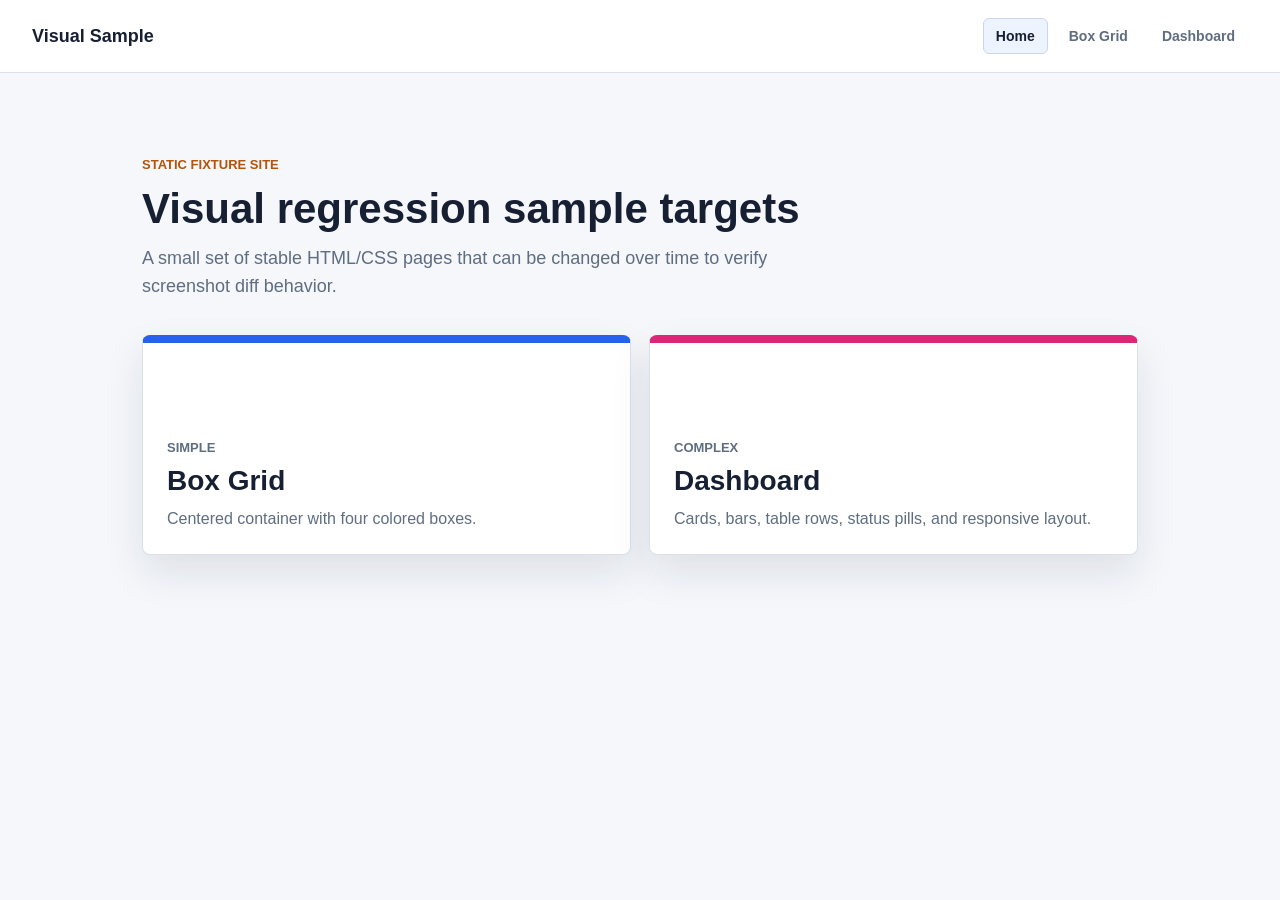
==== index.html @ b3e4f87d "Create visual regression sample site" ====
<!doctype html>
<html lang="en">
  <head>
    <meta charset="utf-8">
    <meta name="viewport" content="width=device-width, initial-scale=1">
    <title>Visual Regression Sample Targets</title>
    <link rel="stylesheet" href="styles.css">
  </head>
  <body>
    <header class="site-header">
      <a class="brand-link" href="index.html">Visual Sample</a>
      <nav class="site-nav" aria-label="Primary navigation">
        <a class="active" href="index.html">Home</a>
        <a href="pages/box-grid.html">Box Grid</a>
        <a href="pages/dashboard.html">Dashboard</a>
      </nav>
    </header>

    <main class="home-page">
      <section class="intro-band" aria-labelledby="page-title">
        <p class="eyebrow">Static fixture site</p>
        <h1 id="page-title">Visual regression sample targets</h1>
        <p class="lead">
          A small set of stable HTML/CSS pages that can be changed over time to verify screenshot diff behavior.
        </p>
      </section>

      <section class="route-grid" aria-label="Available sample pages">
        <a class="route-card route-card-simple" href="pages/box-grid.html">
          <span class="route-kicker">Simple</span>
          <strong>Box Grid</strong>
          <span>Centered container with four colored boxes.</span>
        </a>

        <a class="route-card route-card-complex" href="pages/dashboard.html">
          <span class="route-kicker">Complex</span>
          <strong>Dashboard</strong>
          <span>Cards, bars, table rows, status pills, and responsive layout.</span>
        </a>
      </section>
    </main>
  </body>
</html>
---- styles.css ----
:root {
  color-scheme: light;
  --page-bg: #f5f7fb;
  --text: #172033;
  --muted: #5f6d80;
  --line: #d9e0ea;
  --outer-bg: #ffffff;
  --outer-border: #26364d;
  --red: #ef4444;
  --blue: #2563eb;
  --green: #16a34a;
  --yellow: #facc15;
}

* {
  box-sizing: border-box;
}

html,
body {
  min-height: 100%;
  margin: 0;
}

body {
  font-family: Arial, Helvetica, sans-serif;
  color: var(--text);
  background: var(--page-bg);
}

.site-header {
  min-height: 72px;
  display: flex;
  align-items: center;
  justify-content: space-between;
  gap: 24px;
  padding: 18px 32px;
  background: #ffffff;
  border-bottom: 1px solid var(--line);
}

.brand-link,
.site-nav a,
.route-card {
  color: inherit;
  text-decoration: none;
}

.brand-link {
  font-size: 18px;
  font-weight: 800;
}

.site-nav {
  display: flex;
  flex-wrap: wrap;
  gap: 8px;
}

.site-nav a {
  min-height: 36px;
  display: inline-flex;
  align-items: center;
  padding: 8px 12px;
  border: 1px solid transparent;
  border-radius: 6px;
  color: var(--muted);
  font-size: 14px;
  font-weight: 700;
}

.site-nav a:hover,
.site-nav a.active {
  color: var(--text);
  background: #eef4ff;
  border-color: #cad7eb;
}

.home-page {
  width: min(1060px, 100%);
  margin: 0 auto;
  padding: 56px 32px;
}

.intro-band {
  display: grid;
  gap: 14px;
  padding: 28px 0 34px;
}

.eyebrow {
  margin: 0;
  color: #b45309;
  font-size: 13px;
  font-weight: 800;
  letter-spacing: 0;
  text-transform: uppercase;
}

.intro-band h1,
.dashboard-title h1 {
  margin: 0;
  font-size: 42px;
  line-height: 1.08;
}

.lead {
  max-width: 670px;
  margin: 0;
  color: var(--muted);
  font-size: 18px;
  line-height: 1.55;
}

.route-grid {
  display: grid;
  grid-template-columns: repeat(2, minmax(0, 1fr));
  gap: 18px;
}

.route-card {
  min-height: 220px;
  display: grid;
  align-content: end;
  gap: 10px;
  padding: 24px;
  border: 1px solid var(--line);
  border-radius: 8px;
  background: #ffffff;
  box-shadow: 0 18px 40px rgb(23 32 51 / 10%);
}

.route-card-simple {
  border-top: 8px solid #2563eb;
}

.route-card-complex {
  border-top: 8px solid #db2777;
}

.route-kicker {
  color: var(--muted);
  font-size: 13px;
  font-weight: 800;
  text-transform: uppercase;
}

.route-card strong {
  font-size: 28px;
}

.route-card span:last-child {
  color: var(--muted);
  line-height: 1.45;
}

.sample-page {
  min-height: calc(100vh - 72px);
  display: grid;
  place-items: center;
  padding: 32px;
}

.test-box {
  width: min(720px, 100%);
  min-height: 430px;
  display: grid;
  align-content: start;
  gap: 28px;
  padding: 32px;
  background: var(--outer-bg);
  border: 6px solid var(--outer-border);
  border-radius: 8px;
  box-shadow: 0 18px 40px rgb(23 32 51 / 14%);
}

.box-header {
  display: grid;
  gap: 8px;
  text-align: center;
}

.box-header h1,
.box-header p {
  margin: 0;
}

.box-header h1 {
  font-size: 32px;
  line-height: 1.15;
}

.box-header p {
  color: var(--muted);
  font-size: 16px;
  line-height: 1.5;
}

.color-grid {
  display: grid;
  grid-template-columns: repeat(2, minmax(0, 1fr));
  gap: 18px;
}

.color-box {
  min-height: 130px;
  display: grid;
  place-items: center;
  border: 4px solid rgb(23 32 51 / 18%);
  border-radius: 6px;
  color: #ffffff;
  font-size: 22px;
  font-weight: 700;
}

.color-box-red {
  background: var(--red);
}

.color-box-blue {
  background: var(--blue);
}

.color-box-green {
  background: var(--green);
}

.color-box-yellow {
  color: #172033;
  background: var(--yellow);
}

.dashboard-page {
  width: min(1180px, 100%);
  margin: 0 auto;
  padding: 38px 32px 56px;
}

.dashboard-title {
  display: flex;
  align-items: end;
  justify-content: space-between;
  gap: 18px;
  margin-bottom: 24px;
}

.date-pill,
.status-pill,
.table-badge {
  display: inline-flex;
  align-items: center;
  justify-content: center;
  border-radius: 6px;
  font-weight: 800;
}

.date-pill {
  min-height: 40px;
  padding: 9px 14px;
  background: #172033;
  color: #ffffff;
}

.metric-grid {
  display: grid;
  grid-template-columns: repeat(4, minmax(0, 1fr));
  gap: 16px;
  margin-bottom: 18px;
}

.metric-card {
  min-height: 150px;
  display: grid;
  align-content: space-between;
  gap: 16px;
  padding: 20px;
  border-radius: 8px;
  color: #ffffff;
  box-shadow: 0 18px 36px rgb(23 32 51 / 12%);
}

.metric-card span,
.metric-card small {
  font-weight: 800;
}

.metric-card strong {
  font-size: 34px;
  line-height: 1;
}

.metric-card small {
  opacity: 0.82;
}

.metric-card-teal {
  background: #0f766e;
}

.metric-card-coral {
  background: #e11d48;
}

.metric-card-gold {
  background: #b45309;
}

.metric-card-indigo {
  background: #4338ca;
}

.dashboard-grid {
  display: grid;
  grid-template-columns: minmax(0, 1.35fr) minmax(280px, 0.65fr);
  gap: 18px;
}

.panel {
  display: grid;
  gap: 20px;
  padding: 22px;
  background: #ffffff;
  border: 1px solid var(--line);
  border-radius: 8px;
  box-shadow: 0 18px 38px rgb(23 32 51 / 9%);
}

.panel-heading {
  display: flex;
  align-items: center;
  justify-content: space-between;
  gap: 12px;
}

.panel-heading h2 {
  margin: 0;
  font-size: 20px;
}

.status-pill {
  min-height: 28px;
  padding: 5px 10px;
  font-size: 12px;
}

.status-live {
  color: #065f46;
  background: #d1fae5;
}

.status-warning {
  color: #854d0e;
  background: #fef3c7;
}

.status-neutral {
  color: #334155;
  background: #e2e8f0;
}

.bar-chart {
  height: 300px;
  display: grid;
  grid-template-columns: repeat(5, minmax(54px, 1fr));
  align-items: end;
  gap: 16px;
  padding-top: 24px;
  border-top: 1px solid var(--line);
}

.bar {
  min-height: 78px;
  height: var(--bar-height);
  display: flex;
  align-items: end;
  justify-content: center;
  padding: 12px 6px;
  border-radius: 6px 6px 0 0;
  color: #ffffff;
  font-size: 13px;
  font-weight: 800;
}

.bar-cyan {
  background: #0891b2;
}

.bar-violet {
  background: #7c3aed;
}

.bar-amber {
  background: #d97706;
}

.bar-rose {
  background: #be123c;
}

.bar-emerald {
  background: #059669;
}

.status-panel {
  align-content: start;
}

.service-list {
  display: grid;
  gap: 12px;
  margin: 0;
  padding: 0;
  list-style: none;
}

.service-list li {
  display: grid;
  grid-template-columns: 14px minmax(0, 1fr) auto;
  align-items: center;
  gap: 10px;
  min-height: 44px;
  padding: 10px 0;
  border-bottom: 1px solid #edf1f6;
}

.service-list li:last-child {
  border-bottom: 0;
}

.service-list em {
  color: var(--muted);
  font-size: 13px;
  font-style: normal;
  font-weight: 700;
}

.dot {
  width: 12px;
  height: 12px;
  border-radius: 999px;
}

.dot-green {
  background: #10b981;
}

.dot-yellow {
  background: #f59e0b;
}

.dot-red {
  background: #ef4444;
}

.table-panel {
  grid-column: 1 / -1;
  overflow-x: auto;
}

table {
  width: 100%;
  min-width: 620px;
  border-collapse: collapse;
}

th,
td {
  padding: 14px 12px;
  border-bottom: 1px solid #edf1f6;
  text-align: left;
}

th {
  color: var(--muted);
  font-size: 12px;
  text-transform: uppercase;
}

.table-badge {
  min-height: 26px;
  padding: 4px 9px;
  font-size: 12px;
}

.badge-ready {
  color: #065f46;
  background: #d1fae5;
}

.badge-review {
  color: #854d0e;
  background: #fef3c7;
}

.badge-blocked {
  color: #991b1b;
  background: #fee2e2;
}

@media (max-width: 820px) {
  .site-header,
  .dashboard-title {
    align-items: start;
    flex-direction: column;
  }

  .route-grid,
  .metric-grid,
  .dashboard-grid {
    grid-template-columns: 1fr;
  }

  .dashboard-title h1,
  .intro-band h1 {
    font-size: 34px;
  }
}

@media (max-width: 520px) {
  .site-header {
    padding: 16px 18px;
  }

  .home-page,
  .dashboard-page {
    padding: 28px 18px 40px;
  }

  .sample-page {
    padding: 18px;
  }

  .test-box {
    min-height: auto;
    padding: 22px;
    gap: 20px;
  }

  .box-header h1 {
    font-size: 26px;
  }

  .color-grid {
    grid-template-columns: 1fr;
  }

  .bar-chart {
    grid-template-columns: repeat(5, minmax(42px, 1fr));
    gap: 9px;
  }
}
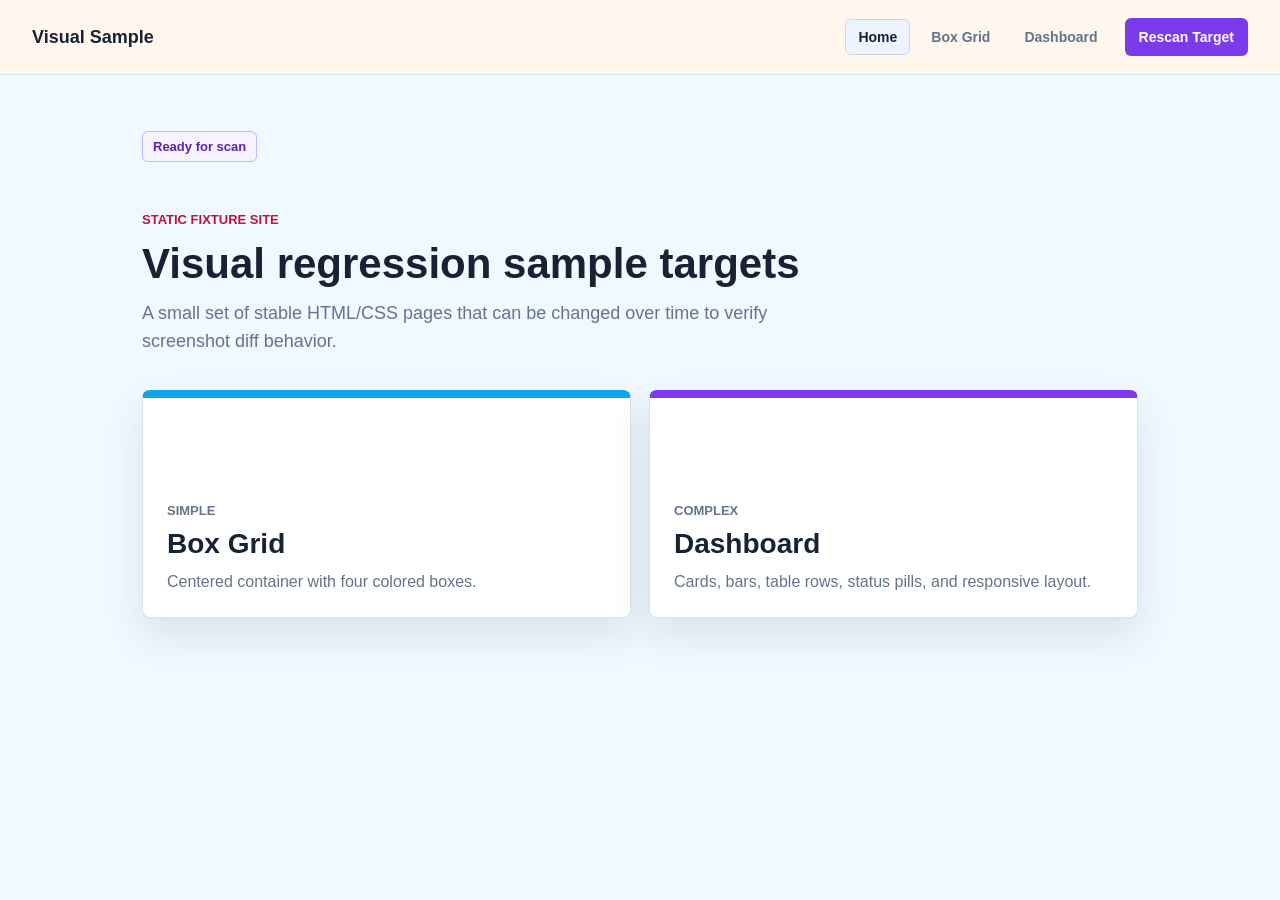
==== commit 8e96591b: "Add rescan control and update sample visuals" ====
--- a/index.html
+++ b/index.html
@@ -5,18 +5,23 @@
     <meta name="viewport" content="width=device-width, initial-scale=1">
     <title>Visual Regression Sample Targets</title>
     <link rel="stylesheet" href="styles.css">
+    <script src="rescan.js" defer></script>
   </head>
   <body>
     <header class="site-header">
       <a class="brand-link" href="index.html">Visual Sample</a>
-      <nav class="site-nav" aria-label="Primary navigation">
-        <a class="active" href="index.html">Home</a>
-        <a href="pages/box-grid.html">Box Grid</a>
-        <a href="pages/dashboard.html">Dashboard</a>
-      </nav>
+      <div class="header-actions">
+        <nav class="site-nav" aria-label="Primary navigation">
+          <a class="active" href="index.html">Home</a>
+          <a href="pages/box-grid.html">Box Grid</a>
+          <a href="pages/dashboard.html">Dashboard</a>
+        </nav>
+        <button class="rescan-button" type="button" data-rescan-target>Rescan Target</button>
+      </div>
     </header>
 
-    <main class="home-page">
+    <main class="home-page" data-visual-target>
+      <p class="rescan-status" aria-live="polite" data-rescan-status>Ready for scan</p>
       <section class="intro-band" aria-labelledby="page-title">
         <p class="eyebrow">Static fixture site</p>
         <h1 id="page-title">Visual regression sample targets</h1>
--- a/styles.css
+++ b/styles.css
@@ -1,15 +1,15 @@
 :root {
   color-scheme: light;
-  --page-bg: #f5f7fb;
-  --text: #172033;
-  --muted: #5f6d80;
-  --line: #d9e0ea;
-  --outer-bg: #ffffff;
-  --outer-border: #26364d;
-  --red: #ef4444;
-  --blue: #2563eb;
-  --green: #16a34a;
-  --yellow: #facc15;
+  --page-bg: #f0f9ff;
+  --text: #182235;
+  --muted: #64748b;
+  --line: #d7e3ee;
+  --outer-bg: #fffaf3;
+  --outer-border: #7c2d12;
+  --red: #fb7185;
+  --blue: #0ea5e9;
+  --green: #22c55e;
+  --yellow: #fde047;
 }
 
 * {
@@ -35,7 +35,7 @@
   justify-content: space-between;
   gap: 24px;
   padding: 18px 32px;
-  background: #ffffff;
+  background: #fff7ed;
   border-bottom: 1px solid var(--line);
 }
 
@@ -49,6 +49,12 @@
 .brand-link {
   font-size: 18px;
   font-weight: 800;
+}
+
+.header-actions {
+  display: flex;
+  align-items: center;
+  gap: 14px;
 }
 
 .site-nav {
@@ -76,6 +82,52 @@
   border-color: #cad7eb;
 }
 
+.rescan-button {
+  min-height: 38px;
+  display: inline-flex;
+  align-items: center;
+  justify-content: center;
+  padding: 8px 14px;
+  border: 0;
+  border-radius: 6px;
+  color: #ffffff;
+  background: #7c3aed;
+  font: inherit;
+  font-size: 14px;
+  font-weight: 800;
+  cursor: pointer;
+}
+
+.rescan-button:hover {
+  background: #6d28d9;
+}
+
+.rescan-button:disabled {
+  cursor: wait;
+  opacity: 0.72;
+}
+
+.rescan-status {
+  width: fit-content;
+  margin: 0;
+  padding: 7px 10px;
+  border: 1px solid #c4b5fd;
+  border-radius: 6px;
+  color: #5b21b6;
+  background: #f5f3ff;
+  font-size: 13px;
+  font-weight: 800;
+}
+
+.home-page > .rescan-status {
+  margin-bottom: 22px;
+}
+
+.is-rescanning {
+  outline: 4px solid #8b5cf6;
+  outline-offset: -4px;
+}
+
 .home-page {
   width: min(1060px, 100%);
   margin: 0 auto;
@@ -90,7 +142,7 @@
 
 .eyebrow {
   margin: 0;
-  color: #b45309;
+  color: #be123c;
   font-size: 13px;
   font-weight: 800;
   letter-spacing: 0;
@@ -119,7 +171,7 @@
 }
 
 .route-card {
-  min-height: 220px;
+  min-height: 228px;
   display: grid;
   align-content: end;
   gap: 10px;
@@ -131,11 +183,11 @@
 }
 
 .route-card-simple {
-  border-top: 8px solid #2563eb;
+  border-top: 8px solid #0ea5e9;
 }
 
 .route-card-complex {
-  border-top: 8px solid #db2777;
+  border-top: 8px solid #7c3aed;
 }
 
 .route-kicker {
@@ -166,10 +218,10 @@
   min-height: 430px;
   display: grid;
   align-content: start;
-  gap: 28px;
+  gap: 30px;
   padding: 32px;
   background: var(--outer-bg);
-  border: 6px solid var(--outer-border);
+  border: 5px solid var(--outer-border);
   border-radius: 8px;
   box-shadow: 0 18px 40px rgb(23 32 51 / 14%);
 }
@@ -199,11 +251,11 @@
 .color-grid {
   display: grid;
   grid-template-columns: repeat(2, minmax(0, 1fr));
-  gap: 18px;
+  gap: 16px;
 }
 
 .color-box {
-  min-height: 130px;
+  min-height: 136px;
   display: grid;
   place-items: center;
   border: 4px solid rgb(23 32 51 / 18%);
@@ -294,19 +346,19 @@
 }
 
 .metric-card-teal {
-  background: #0f766e;
+  background: #0e7490;
 }
 
 .metric-card-coral {
-  background: #e11d48;
+  background: #f43f5e;
 }
 
 .metric-card-gold {
-  background: #b45309;
+  background: #ca8a04;
 }
 
 .metric-card-indigo {
-  background: #4338ca;
+  background: #6d28d9;
 }
 
 .dashboard-grid {
@@ -382,23 +434,23 @@
 }
 
 .bar-cyan {
-  background: #0891b2;
+  background: #0284c7;
 }
 
 .bar-violet {
-  background: #7c3aed;
+  background: #9333ea;
 }
 
 .bar-amber {
-  background: #d97706;
+  background: #ea580c;
 }
 
 .bar-rose {
-  background: #be123c;
+  background: #e11d48;
 }
 
 .bar-emerald {
-  background: #059669;
+  background: #16a34a;
 }
 
 .status-panel {
@@ -499,6 +551,7 @@
 
 @media (max-width: 820px) {
   .site-header,
+  .header-actions,
   .dashboard-title {
     align-items: start;
     flex-direction: column;
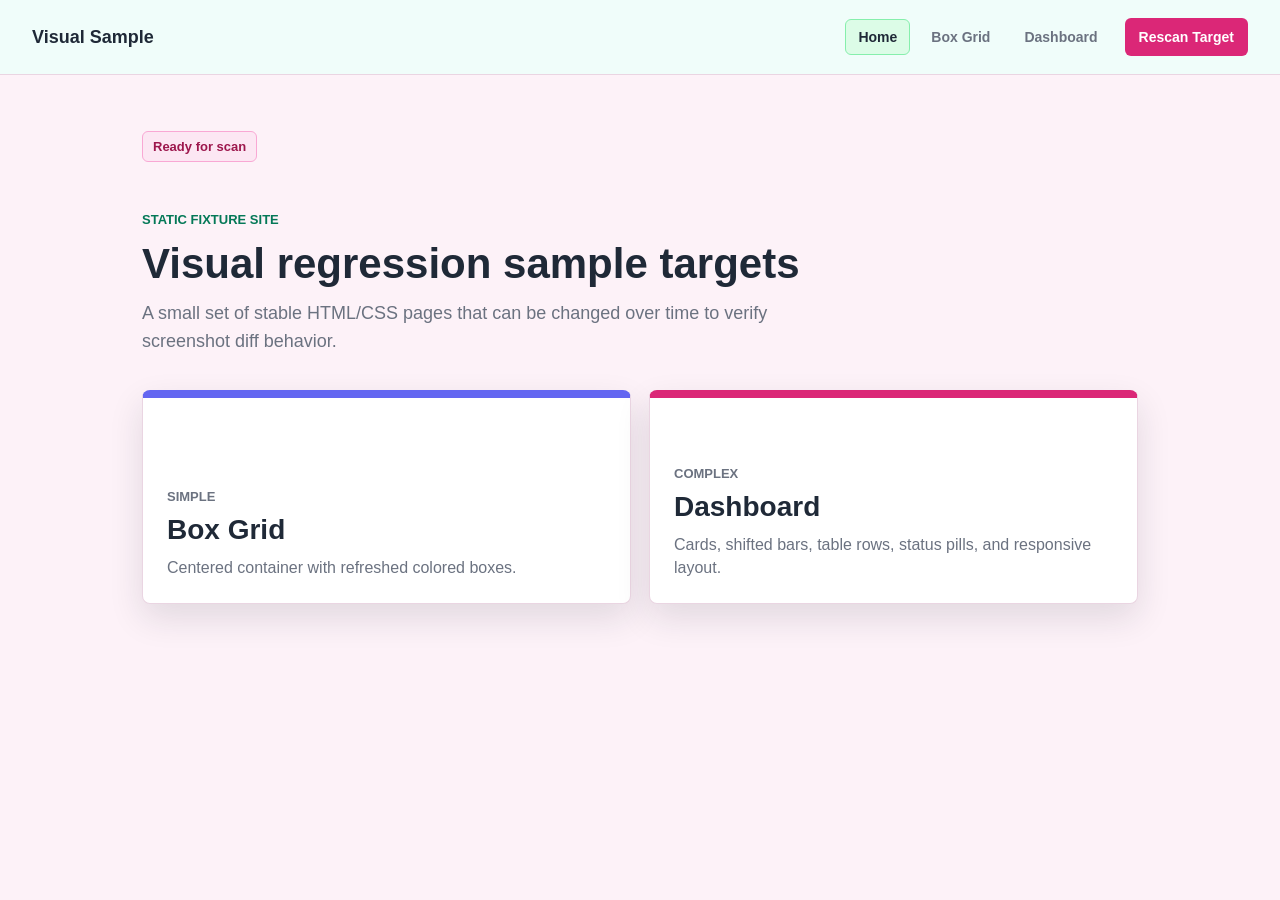
==== commit a01f4859: "Refresh sample target visuals" ====
--- a/index.html
+++ b/index.html
@@ -34,13 +34,13 @@
         <a class="route-card route-card-simple" href="pages/box-grid.html">
           <span class="route-kicker">Simple</span>
           <strong>Box Grid</strong>
-          <span>Centered container with four colored boxes.</span>
+          <span>Centered container with refreshed colored boxes.</span>
         </a>
 
         <a class="route-card route-card-complex" href="pages/dashboard.html">
           <span class="route-kicker">Complex</span>
           <strong>Dashboard</strong>
-          <span>Cards, bars, table rows, status pills, and responsive layout.</span>
+          <span>Cards, shifted bars, table rows, status pills, and responsive layout.</span>
         </a>
       </section>
     </main>
--- a/styles.css
+++ b/styles.css
@@ -1,15 +1,15 @@
 :root {
   color-scheme: light;
-  --page-bg: #f0f9ff;
-  --text: #182235;
-  --muted: #64748b;
-  --line: #d7e3ee;
-  --outer-bg: #fffaf3;
-  --outer-border: #7c2d12;
-  --red: #fb7185;
-  --blue: #0ea5e9;
-  --green: #22c55e;
-  --yellow: #fde047;
+  --page-bg: #fdf2f8;
+  --text: #1f2937;
+  --muted: #6b7280;
+  --line: #ead5e2;
+  --outer-bg: #f8fafc;
+  --outer-border: #1d4ed8;
+  --red: #f97316;
+  --blue: #6366f1;
+  --green: #14b8a6;
+  --yellow: #fef08a;
 }
 
 * {
@@ -35,7 +35,7 @@
   justify-content: space-between;
   gap: 24px;
   padding: 18px 32px;
-  background: #fff7ed;
+  background: #f0fdfa;
   border-bottom: 1px solid var(--line);
 }
 
@@ -78,8 +78,8 @@
 .site-nav a:hover,
 .site-nav a.active {
   color: var(--text);
-  background: #eef4ff;
-  border-color: #cad7eb;
+  background: #dcfce7;
+  border-color: #86efac;
 }
 
 .rescan-button {
@@ -91,7 +91,7 @@
   border: 0;
   border-radius: 6px;
   color: #ffffff;
-  background: #7c3aed;
+  background: #db2777;
   font: inherit;
   font-size: 14px;
   font-weight: 800;
@@ -99,7 +99,7 @@
 }
 
 .rescan-button:hover {
-  background: #6d28d9;
+  background: #be185d;
 }
 
 .rescan-button:disabled {
@@ -111,10 +111,10 @@
   width: fit-content;
   margin: 0;
   padding: 7px 10px;
-  border: 1px solid #c4b5fd;
+  border: 1px solid #f9a8d4;
   border-radius: 6px;
-  color: #5b21b6;
-  background: #f5f3ff;
+  color: #9d174d;
+  background: #fce7f3;
   font-size: 13px;
   font-weight: 800;
 }
@@ -124,7 +124,7 @@
 }
 
 .is-rescanning {
-  outline: 4px solid #8b5cf6;
+  outline: 4px solid #ec4899;
   outline-offset: -4px;
 }
 
@@ -142,7 +142,7 @@
 
 .eyebrow {
   margin: 0;
-  color: #be123c;
+  color: #047857;
   font-size: 13px;
   font-weight: 800;
   letter-spacing: 0;
@@ -171,7 +171,7 @@
 }
 
 .route-card {
-  min-height: 228px;
+  min-height: 214px;
   display: grid;
   align-content: end;
   gap: 10px;
@@ -179,15 +179,15 @@
   border: 1px solid var(--line);
   border-radius: 8px;
   background: #ffffff;
-  box-shadow: 0 18px 40px rgb(23 32 51 / 10%);
+  box-shadow: 0 14px 34px rgb(23 32 51 / 12%);
 }
 
 .route-card-simple {
-  border-top: 8px solid #0ea5e9;
+  border-top: 8px solid #6366f1;
 }
 
 .route-card-complex {
-  border-top: 8px solid #7c3aed;
+  border-top: 8px solid #db2777;
 }
 
 .route-kicker {
@@ -215,14 +215,14 @@
 
 .test-box {
   width: min(720px, 100%);
-  min-height: 430px;
+  min-height: 450px;
   display: grid;
   align-content: start;
-  gap: 30px;
-  padding: 32px;
+  gap: 24px;
+  padding: 36px;
   background: var(--outer-bg);
   border: 5px solid var(--outer-border);
-  border-radius: 8px;
+  border-radius: 4px;
   box-shadow: 0 18px 40px rgb(23 32 51 / 14%);
 }
 
@@ -251,15 +251,15 @@
 .color-grid {
   display: grid;
   grid-template-columns: repeat(2, minmax(0, 1fr));
-  gap: 16px;
+  gap: 22px;
 }
 
 .color-box {
-  min-height: 136px;
+  min-height: 128px;
   display: grid;
   place-items: center;
   border: 4px solid rgb(23 32 51 / 18%);
-  border-radius: 6px;
+  border-radius: 4px;
   color: #ffffff;
   font-size: 22px;
   font-weight: 700;
@@ -346,19 +346,19 @@
 }
 
 .metric-card-teal {
-  background: #0e7490;
+  background: #2563eb;
 }
 
 .metric-card-coral {
-  background: #f43f5e;
+  background: #db2777;
 }
 
 .metric-card-gold {
-  background: #ca8a04;
+  background: #ea580c;
 }
 
 .metric-card-indigo {
-  background: #6d28d9;
+  background: #059669;
 }
 
 .dashboard-grid {
@@ -434,23 +434,23 @@
 }
 
 .bar-cyan {
-  background: #0284c7;
+  background: #2563eb;
 }
 
 .bar-violet {
-  background: #9333ea;
+  background: #c026d3;
 }
 
 .bar-amber {
-  background: #ea580c;
+  background: #f97316;
 }
 
 .bar-rose {
-  background: #e11d48;
+  background: #db2777;
 }
 
 .bar-emerald {
-  background: #16a34a;
+  background: #059669;
 }
 
 .status-panel {
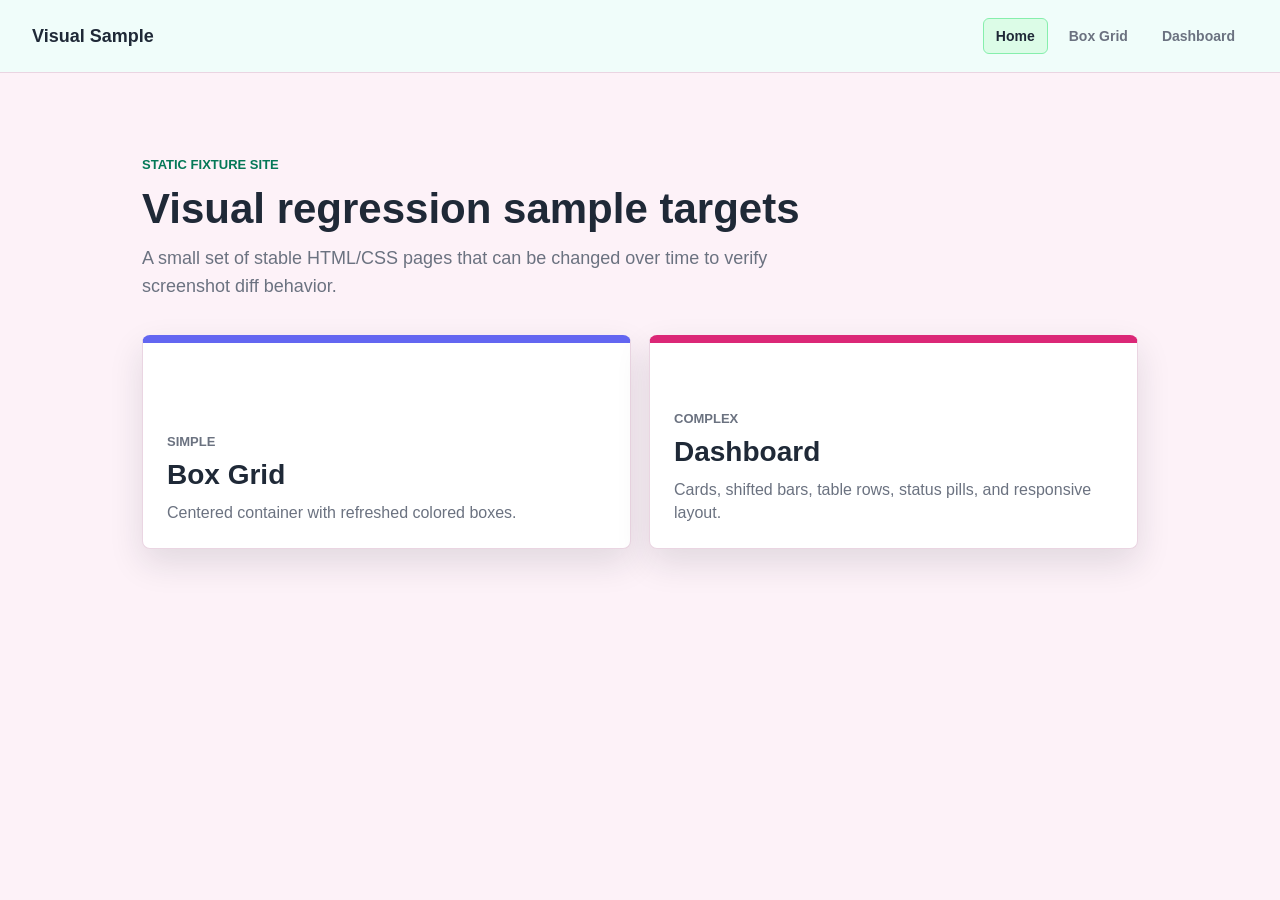
==== commit dac9a2a7: "Remove rescan controls from sample target" ====
--- a/index.html
+++ b/index.html
@@ -5,23 +5,18 @@
     <meta name="viewport" content="width=device-width, initial-scale=1">
     <title>Visual Regression Sample Targets</title>
     <link rel="stylesheet" href="styles.css">
-    <script src="rescan.js" defer></script>
   </head>
   <body>
     <header class="site-header">
       <a class="brand-link" href="index.html">Visual Sample</a>
-      <div class="header-actions">
-        <nav class="site-nav" aria-label="Primary navigation">
-          <a class="active" href="index.html">Home</a>
-          <a href="pages/box-grid.html">Box Grid</a>
-          <a href="pages/dashboard.html">Dashboard</a>
-        </nav>
-        <button class="rescan-button" type="button" data-rescan-target>Rescan Target</button>
-      </div>
+      <nav class="site-nav" aria-label="Primary navigation">
+        <a class="active" href="index.html">Home</a>
+        <a href="pages/box-grid.html">Box Grid</a>
+        <a href="pages/dashboard.html">Dashboard</a>
+      </nav>
     </header>
 
-    <main class="home-page" data-visual-target>
-      <p class="rescan-status" aria-live="polite" data-rescan-status>Ready for scan</p>
+    <main class="home-page">
       <section class="intro-band" aria-labelledby="page-title">
         <p class="eyebrow">Static fixture site</p>
         <h1 id="page-title">Visual regression sample targets</h1>
--- a/styles.css
+++ b/styles.css
@@ -51,12 +51,6 @@
   font-weight: 800;
 }
 
-.header-actions {
-  display: flex;
-  align-items: center;
-  gap: 14px;
-}
-
 .site-nav {
   display: flex;
   flex-wrap: wrap;
@@ -80,52 +74,6 @@
   color: var(--text);
   background: #dcfce7;
   border-color: #86efac;
-}
-
-.rescan-button {
-  min-height: 38px;
-  display: inline-flex;
-  align-items: center;
-  justify-content: center;
-  padding: 8px 14px;
-  border: 0;
-  border-radius: 6px;
-  color: #ffffff;
-  background: #db2777;
-  font: inherit;
-  font-size: 14px;
-  font-weight: 800;
-  cursor: pointer;
-}
-
-.rescan-button:hover {
-  background: #be185d;
-}
-
-.rescan-button:disabled {
-  cursor: wait;
-  opacity: 0.72;
-}
-
-.rescan-status {
-  width: fit-content;
-  margin: 0;
-  padding: 7px 10px;
-  border: 1px solid #f9a8d4;
-  border-radius: 6px;
-  color: #9d174d;
-  background: #fce7f3;
-  font-size: 13px;
-  font-weight: 800;
-}
-
-.home-page > .rescan-status {
-  margin-bottom: 22px;
-}
-
-.is-rescanning {
-  outline: 4px solid #ec4899;
-  outline-offset: -4px;
 }
 
 .home-page {
@@ -551,7 +499,6 @@
 
 @media (max-width: 820px) {
   .site-header,
-  .header-actions,
   .dashboard-title {
     align-items: start;
     flex-direction: column;
